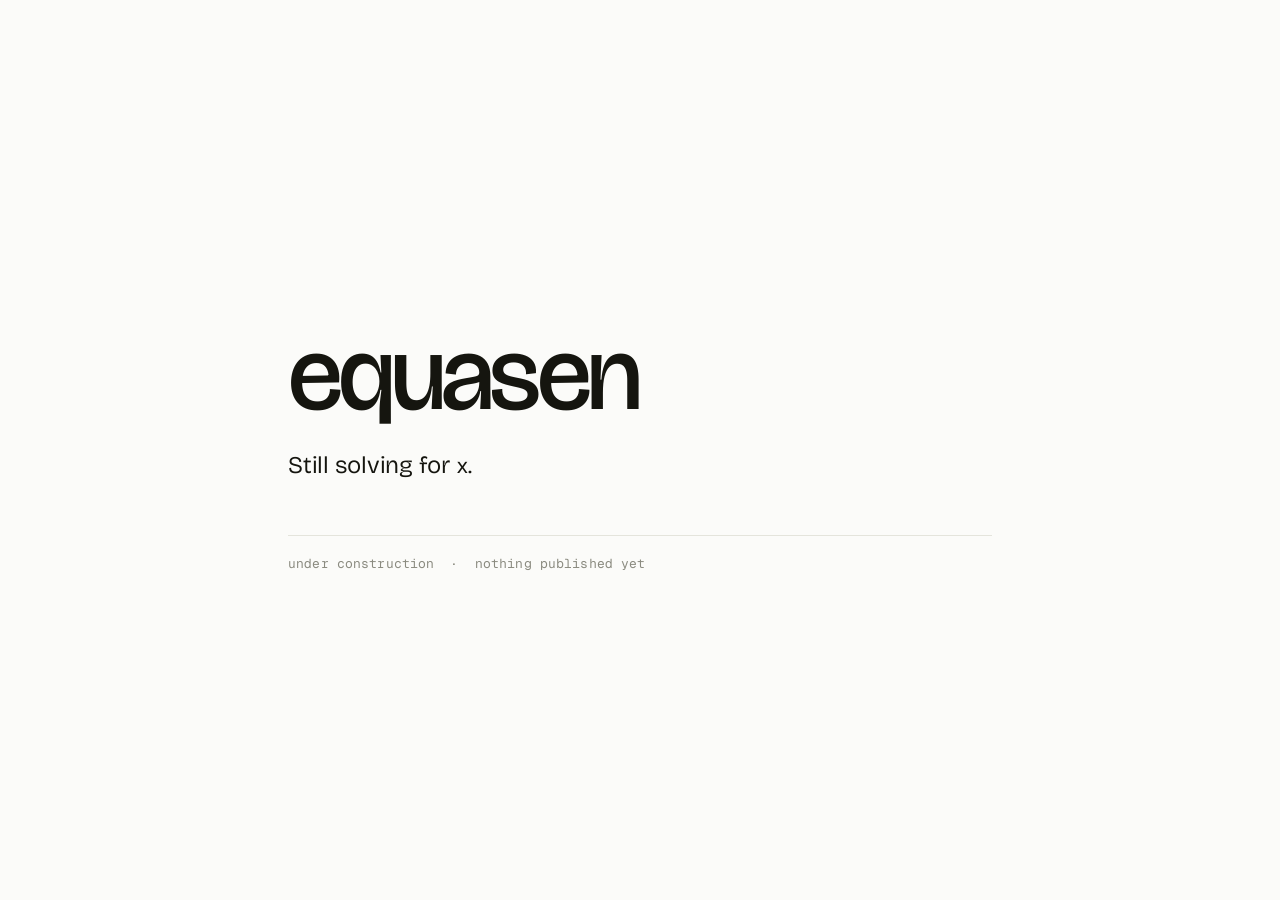
==== index.html @ 78b5622a "init: placeholder page" ====
<!doctype html>
<html lang="en">
<head>
<meta charset="utf-8">
<meta name="viewport" content="width=device-width, initial-scale=1">
<title>equasen</title>
<meta name="description" content="Nothing published yet.">
<meta name="robots" content="noindex">
<meta name="color-scheme" content="light dark">
<link rel="icon" href="data:image/svg+xml,%3Csvg xmlns='http://www.w3.org/2000/svg' viewBox='0 0 32 32'%3E%3Crect width='32' height='32' rx='7' fill='%2315150f'/%3E%3Ctext x='16' y='23' font-family='monospace' font-size='18' font-weight='700' fill='%23fbfbf9' text-anchor='middle'%3Ee%3C/text%3E%3C/svg%3E">
<link rel="stylesheet" href="fonts.css">
<link rel="stylesheet" href="style.css">
</head>
<body>
  <main>
    <h1>equasen</h1>
    <p class="lede">Still solving for <span class="mono">x</span>.</p>
    <p class="meta">under construction <span class="sep" aria-hidden="true">·</span> nothing published yet</p>
  </main>
</body>
</html>
---- fonts.css ----
@font-face {
  font-family: 'Bricolage Grotesque';
  font-style: normal;
  font-weight: 200 800;
  font-stretch: 100%;
  font-display: swap;
  src: url(fonts/bricolage-grotesque-latin-ext.woff2) format('woff2');
  unicode-range: U+0100-02BA, U+02BD-02C5, U+02C7-02CC, U+02CE-02D7, U+02DD-02FF, U+0304, U+0308, U+0329, U+1D00-1DBF, U+1E00-1E9F, U+1EF2-1EFF, U+2020, U+20A0-20AB, U+20AD-20C4, U+2113, U+2C60-2C7F, U+A720-A7FF;
}

@font-face {
  font-family: 'Bricolage Grotesque';
  font-style: normal;
  font-weight: 200 800;
  font-stretch: 100%;
  font-display: swap;
  src: url(fonts/bricolage-grotesque-latin.woff2) format('woff2');
  unicode-range: U+0000-00FF, U+0131, U+0152-0153, U+02BB-02BC, U+02C6, U+02DA, U+02DC, U+0304, U+0308, U+0329, U+2000-206F, U+20AC, U+2122, U+2191, U+2193, U+2212, U+2215, U+FEFF, U+FFFD;
}

@font-face {
  font-family: 'Geist Mono';
  font-style: normal;
  font-weight: 100 900;
  font-display: swap;
  src: url(fonts/geist-mono-latin-ext.woff2) format('woff2');
  unicode-range: U+0100-02BA, U+02BD-02C5, U+02C7-02CC, U+02CE-02D7, U+02DD-02FF, U+0304, U+0308, U+0329, U+1D00-1DBF, U+1E00-1E9F, U+1EF2-1EFF, U+2020, U+20A0-20AB, U+20AD-20C4, U+2113, U+2C60-2C7F, U+A720-A7FF;
}

@font-face {
  font-family: 'Geist Mono';
  font-style: normal;
  font-weight: 100 900;
  font-display: swap;
  src: url(fonts/geist-mono-latin.woff2) format('woff2');
  unicode-range: U+0000-00FF, U+0131, U+0152-0153, U+02BB-02BC, U+02C6, U+02DA, U+02DC, U+0304, U+0308, U+0329, U+2000-206F, U+20AC, U+2122, U+2191, U+2193, U+2212, U+2215, U+FEFF, U+FFFD;
}
---- style.css ----
/* ============================================================
   equasen — placeholder
   No build step. Fonts are self-hosted; see fonts.css
   ============================================================ */

:root {
  color-scheme: light dark;

  --bg:   #fbfbf9;
  --fg:   #15150f;
  --dim:  #8b8b80;
  --line: #e4e4dc;

  --sans: "Bricolage Grotesque", system-ui, -apple-system, "Segoe UI", "Noto Sans SC", sans-serif;
  --mono: "Geist Mono", ui-monospace, SFMono-Regular, Menlo, Consolas, monospace;
}

@media (prefers-color-scheme: dark) {
  :root {
    --bg:   #0f0f0e;
    --fg:   #f1f1ec;
    --dim:  #7c7c74;
    --line: #272725;
  }
}

* { box-sizing: border-box; }

html { -webkit-text-size-adjust: 100%; }

body {
  margin: 0;
  min-height: 100svh;
  display: grid;
  place-items: center;
  padding: clamp(1.5rem, 6vw, 5rem);
  background: var(--bg);
  color: var(--fg);
  font-family: var(--sans);
  font-optical-sizing: auto;
  font-weight: 400;
  line-height: 1.5;
  -webkit-font-smoothing: antialiased;
  -moz-osx-font-smoothing: grayscale;
}

main { width: min(44rem, 100%); }

h1 {
  margin: 0 0 clamp(1rem, 3vw, 1.5rem);
  font-size: clamp(2.75rem, 13vw, 6.5rem);
  font-weight: 500;
  line-height: 0.92;
  letter-spacing: -0.045em;
}

.lede {
  margin: 0 0 clamp(2rem, 5vw, 3.25rem);
  max-width: 24ch;
  font-size: clamp(1.0625rem, 2.6vw, 1.5rem);
  font-weight: 350;
  letter-spacing: -0.01em;
  text-wrap: balance;
}

/* Geist Mono, used for small technical accents */
.mono {
  font-family: var(--mono);
  font-size: 0.88em;
  font-weight: 400;
  letter-spacing: -0.01em;
}

.meta {
  margin: 0;
  padding-top: 1.125rem;
  border-top: 1px solid var(--line);
  font-family: var(--mono);
  font-size: 0.8125rem;
  letter-spacing: 0.01em;
  color: var(--dim);
}

.meta .sep { margin: 0 0.5rem; }

a {
  color: inherit;
  text-decoration: none;
  border-bottom: 1px solid var(--line);
  padding-bottom: 1px;
  transition: border-color 0.15s ease;
}
a:hover { border-bottom-color: currentColor; }

::selection { background: var(--fg); color: var(--bg); }

@media (prefers-reduced-motion: no-preference) {
  main { animation: rise 0.7s cubic-bezier(0.22, 1, 0.36, 1) both; }

  @keyframes rise {
    from { opacity: 0; transform: translateY(0.75rem); }
    to   { opacity: 1; transform: none; }
  }
}
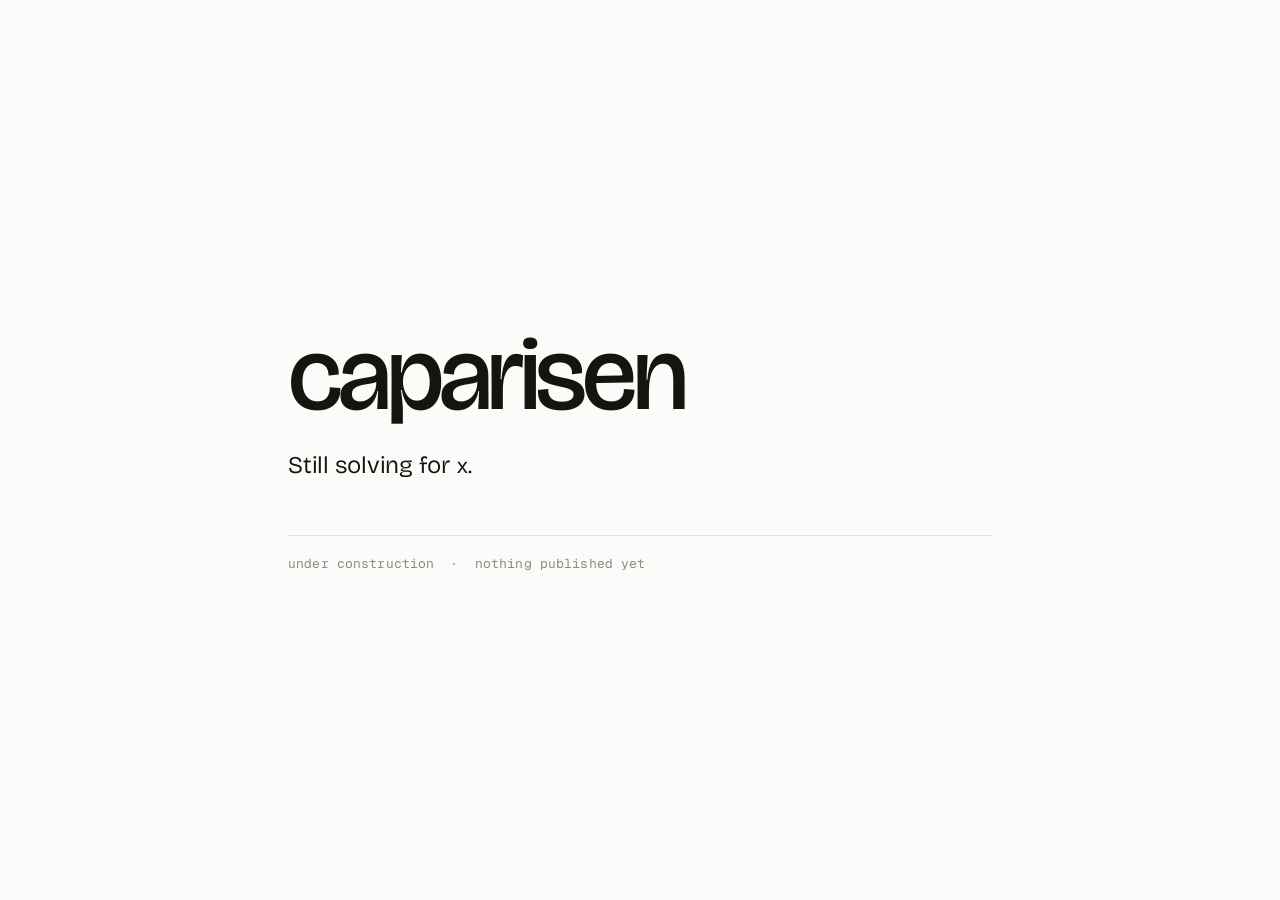
==== commit ab3c5f19: "rename: equasen -> caparisen (domain, wordmark, favicon)" ====
--- a/index.html
+++ b/index.html
@@ -3,17 +3,17 @@
 <head>
 <meta charset="utf-8">
 <meta name="viewport" content="width=device-width, initial-scale=1">
-<title>equasen</title>
+<title>caparisen</title>
 <meta name="description" content="Nothing published yet.">
 <meta name="robots" content="noindex">
 <meta name="color-scheme" content="light dark">
-<link rel="icon" href="data:image/svg+xml,%3Csvg xmlns='http://www.w3.org/2000/svg' viewBox='0 0 32 32'%3E%3Crect width='32' height='32' rx='7' fill='%2315150f'/%3E%3Ctext x='16' y='23' font-family='monospace' font-size='18' font-weight='700' fill='%23fbfbf9' text-anchor='middle'%3Ee%3C/text%3E%3C/svg%3E">
+<link rel="icon" href="data:image/svg+xml,%3Csvg xmlns='http://www.w3.org/2000/svg' viewBox='0 0 32 32'%3E%3Crect width='32' height='32' rx='7' fill='%2315150f'/%3E%3Ctext x='16' y='23' font-family='monospace' font-size='18' font-weight='700' fill='%23fbfbf9' text-anchor='middle'%3Ec%3C/text%3E%3C/svg%3E">
 <link rel="stylesheet" href="fonts.css">
 <link rel="stylesheet" href="style.css">
 </head>
 <body>
   <main>
-    <h1>equasen</h1>
+    <h1>caparisen</h1>
     <p class="lede">Still solving for <span class="mono">x</span>.</p>
     <p class="meta">under construction <span class="sep" aria-hidden="true">·</span> nothing published yet</p>
   </main>
--- a/style.css
+++ b/style.css
@@ -1,5 +1,5 @@
 /* ============================================================
-   equasen — placeholder
+   caparisen — placeholder
    No build step. Fonts are self-hosted; see fonts.css
    ============================================================ */
 
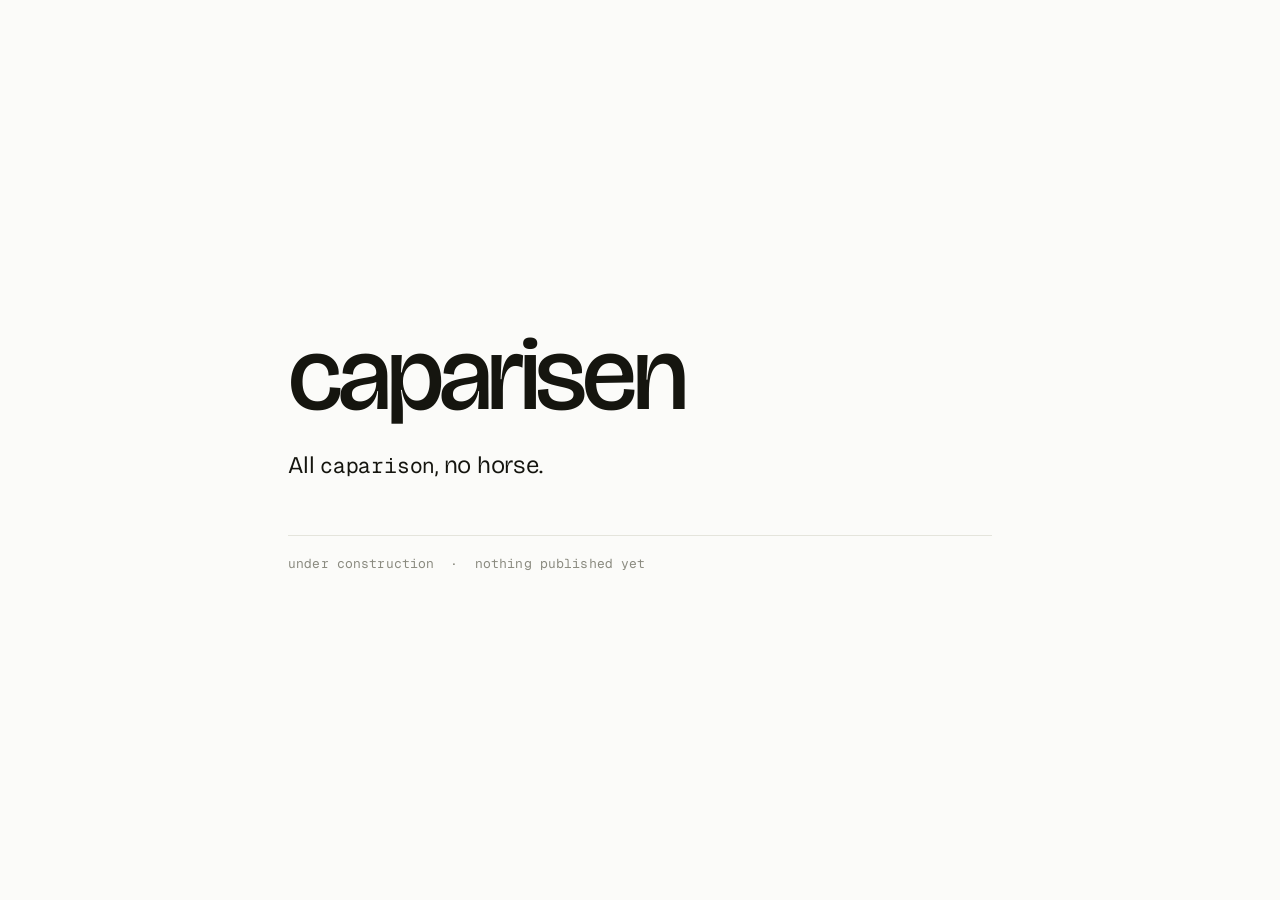
==== commit 865180bc: "copy: replace equasen-era 'still solving for x' with a caparison line" ====
--- a/index.html
+++ b/index.html
@@ -14,7 +14,7 @@
 <body>
   <main>
     <h1>caparisen</h1>
-    <p class="lede">Still solving for <span class="mono">x</span>.</p>
+    <p class="lede">All <span class="mono">caparison</span>, no horse.</p>
     <p class="meta">under construction <span class="sep" aria-hidden="true">·</span> nothing published yet</p>
   </main>
 </body>
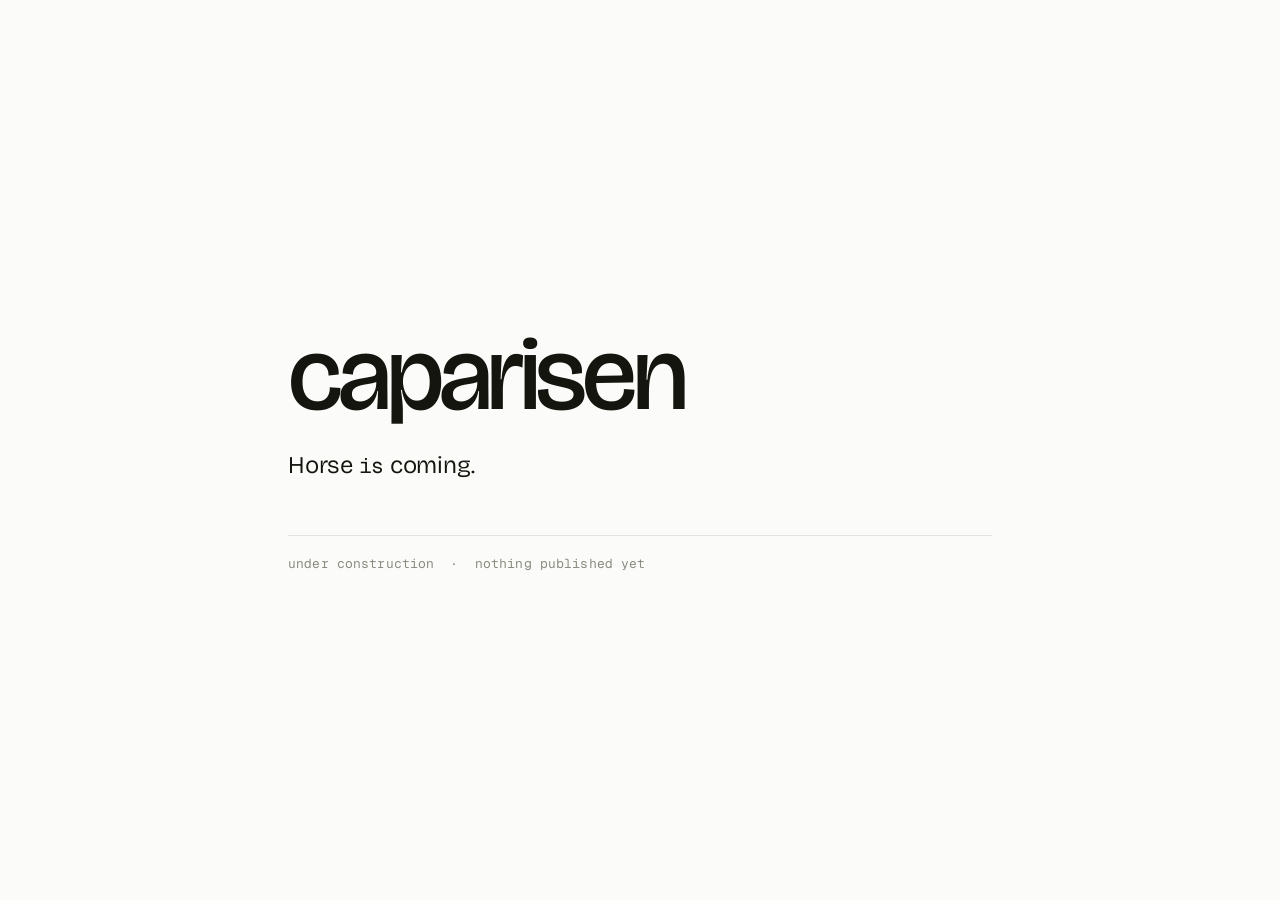
==== commit 1bbebc17: "copy: lede -> 'Horse is coming.'" ====
--- a/index.html
+++ b/index.html
@@ -14,7 +14,7 @@
 <body>
   <main>
     <h1>caparisen</h1>
-    <p class="lede">All <span class="mono">caparison</span>, no horse.</p>
+    <p class="lede">Horse <span class="mono">is</span> coming.</p>
     <p class="meta">under construction <span class="sep" aria-hidden="true">·</span> nothing published yet</p>
   </main>
 </body>
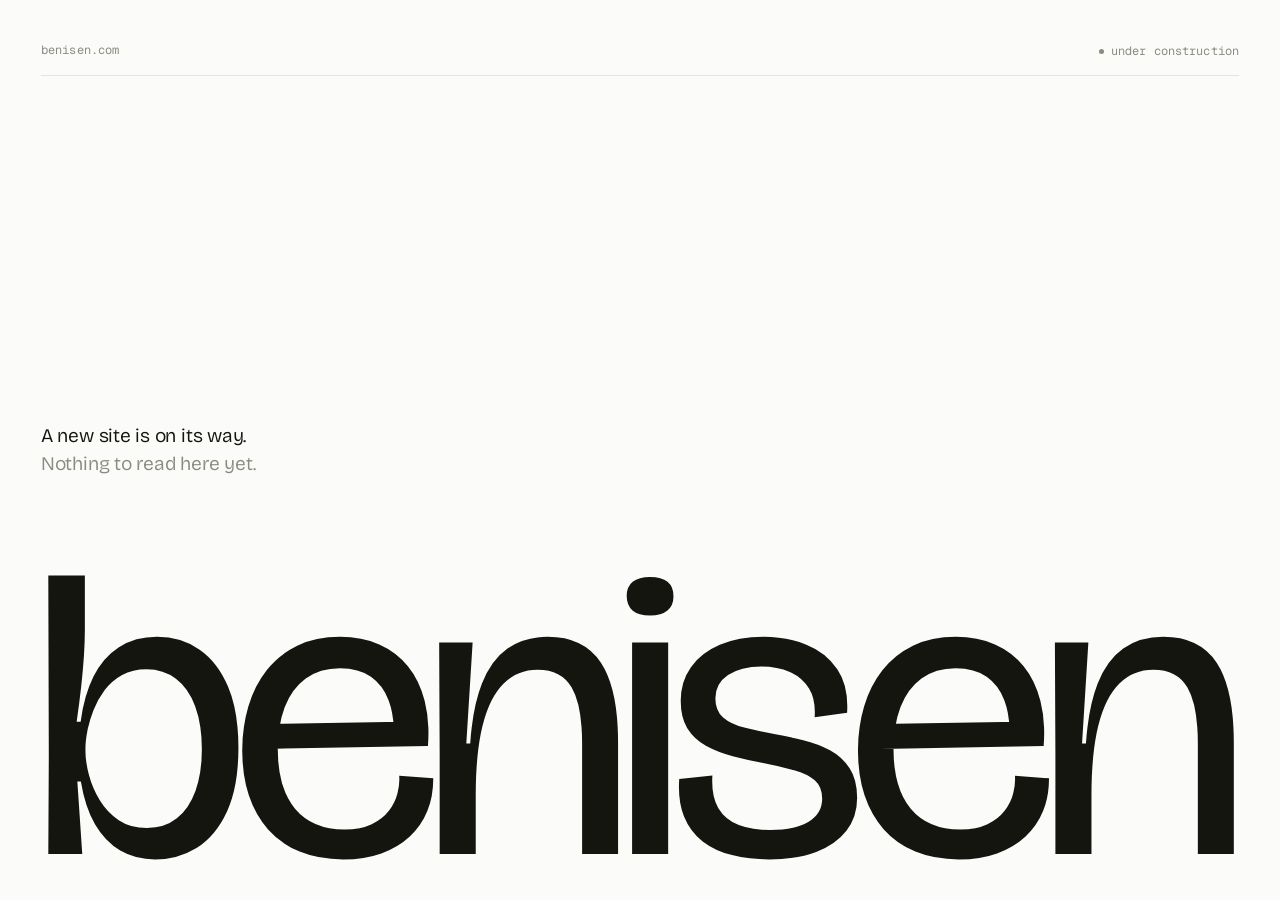
==== commit 249729da: "redesign: benisen teaser landing page and monogram icon" ====
--- a/index.html
+++ b/index.html
@@ -3,19 +3,30 @@
 <head>
 <meta charset="utf-8">
 <meta name="viewport" content="width=device-width, initial-scale=1">
-<title>caparisen</title>
-<meta name="description" content="Nothing published yet.">
+<title>benisen</title>
+<meta name="description" content="benisen — a new site is on its way.">
 <meta name="robots" content="noindex">
 <meta name="color-scheme" content="light dark">
-<link rel="icon" href="data:image/svg+xml,%3Csvg xmlns='http://www.w3.org/2000/svg' viewBox='0 0 32 32'%3E%3Crect width='32' height='32' rx='7' fill='%2315150f'/%3E%3Ctext x='16' y='23' font-family='monospace' font-size='18' font-weight='700' fill='%23fbfbf9' text-anchor='middle'%3Ec%3C/text%3E%3C/svg%3E">
+<meta name="theme-color" content="#fbfbf9" media="(prefers-color-scheme: light)">
+<meta name="theme-color" content="#0f0f0e" media="(prefers-color-scheme: dark)">
+<link rel="icon" type="image/svg+xml" href="/favicon.svg">
+<link rel="apple-touch-icon" sizes="180x180" href="/apple-touch-icon.png">
 <link rel="stylesheet" href="fonts.css">
 <link rel="stylesheet" href="style.css">
 </head>
 <body>
-  <main>
-    <h1>caparisen</h1>
-    <p class="lede">Horse <span class="mono">is</span> coming.</p>
-    <p class="meta">under construction <span class="sep" aria-hidden="true">·</span> nothing published yet</p>
-  </main>
+  <div class="page">
+    <header class="bar">
+      <span class="domain">benisen.com</span>
+      <span class="status"><span class="dot" aria-hidden="true"></span>under construction</span>
+    </header>
+    <main class="stage">
+      <p class="note">
+        A new site is on its way.
+        <span class="dim">Nothing to read here yet.</span>
+      </p>
+      <h1 class="logotype">benisen</h1>
+    </main>
+  </div>
 </body>
 </html>
--- a/style.css
+++ b/style.css
@@ -1,5 +1,5 @@
 /* ============================================================
-   caparisen — placeholder
+   benisen — teaser title page
    No build step. Fonts are self-hosted; see fonts.css
    ============================================================ */
 
@@ -13,6 +13,8 @@
 
   --sans: "Bricolage Grotesque", system-ui, -apple-system, "Segoe UI", "Noto Sans SC", sans-serif;
   --mono: "Geist Mono", ui-monospace, SFMono-Regular, Menlo, Consolas, monospace;
+
+  --pad: clamp(1.25rem, 3.2vw, 3rem);
 }
 
 @media (prefers-color-scheme: dark) {
@@ -30,10 +32,6 @@
 
 body {
   margin: 0;
-  min-height: 100svh;
-  display: grid;
-  place-items: center;
-  padding: clamp(1.5rem, 6vw, 5rem);
   background: var(--bg);
   color: var(--fg);
   font-family: var(--sans);
@@ -44,44 +42,101 @@
   -moz-osx-font-smoothing: grayscale;
 }
 
-main { width: min(44rem, 100%); }
-
-h1 {
-  margin: 0 0 clamp(1rem, 3vw, 1.5rem);
-  font-size: clamp(2.75rem, 13vw, 6.5rem);
-  font-weight: 500;
-  line-height: 0.92;
-  letter-spacing: -0.045em;
+.page {
+  display: flex;
+  flex-direction: column;
+  min-height: 100vh;
+  min-height: 100svh;
+  padding: var(--pad);
+  overflow: clip;
 }
 
-.lede {
-  margin: 0 0 clamp(2rem, 5vw, 3.25rem);
-  max-width: 24ch;
-  font-size: clamp(1.0625rem, 2.6vw, 1.5rem);
-  font-weight: 350;
-  letter-spacing: -0.01em;
-  text-wrap: balance;
-}
+/* ---------- masthead ---------- */
 
-/* Geist Mono, used for small technical accents */
-.mono {
+.bar {
+  display: flex;
+  justify-content: space-between;
+  align-items: baseline;
+  gap: 1rem;
+  padding-bottom: 0.9rem;
+  border-bottom: 1px solid var(--line);
   font-family: var(--mono);
-  font-size: 0.88em;
-  font-weight: 400;
-  letter-spacing: -0.01em;
-}
-
-.meta {
-  margin: 0;
-  padding-top: 1.125rem;
-  border-top: 1px solid var(--line);
-  font-family: var(--mono);
-  font-size: 0.8125rem;
+  font-size: 0.75rem;
   letter-spacing: 0.01em;
   color: var(--dim);
 }
 
-.meta .sep { margin: 0 0.5rem; }
+.status {
+  display: inline-flex;
+  align-items: center;
+  gap: 0.55em;
+  white-space: nowrap;
+}
+
+.dot {
+  width: 0.42em;
+  height: 0.42em;
+  border-radius: 50%;
+  background: currentColor;
+}
+
+/* ---------- statement + logotype ---------- */
+
+.stage {
+  flex: 1;
+  display: flex;
+  flex-direction: column;
+  justify-content: flex-end;
+  padding-top: clamp(4rem, 22vh, 16rem);
+}
+
+.note {
+  margin: 0 0 clamp(1.5rem, 3.5vw, 3rem);
+  max-width: 30ch;
+  font-size: clamp(1rem, 1.5vw, 1.375rem);
+  font-weight: 350;
+  line-height: 1.45;
+  letter-spacing: -0.012em;
+  text-wrap: balance;
+}
+
+.note .dim { color: var(--dim); }
+
+.note p { margin: 0; }
+
+.note a {
+  display: inline-block;
+  margin-top: 0.4em;
+  color: var(--dim);
+}
+
+.note a:hover { color: var(--fg); }
+
+.bar a { border-bottom: 0; }
+.bar a:hover { color: var(--fg); }
+
+.logotype {
+  position: relative;
+  top: 0.068em;
+  margin: 0 0 0 -0.028em;
+  /* fits the content column exactly: the advance width of the wordmark is
+     2.92em, so divide the available width by that. */
+  font-size: calc((100vw - 2 * var(--pad)) / 2.92);
+  font-weight: 380;
+  line-height: 0.82;
+  letter-spacing: -0.055em;
+  white-space: nowrap;
+}
+
+@media (max-width: 40rem) {
+  .stage { padding-top: clamp(2.25rem, 7vh, 4rem); }
+  .note { margin-bottom: auto; }
+}
+
+/* the wordmark's optical left shift would push the numerals too far left */
+.logotype.is-404 { margin-left: 0; }
+
+::selection { background: var(--fg); color: var(--bg); }
 
 a {
   color: inherit;
@@ -92,13 +147,30 @@
 }
 a:hover { border-bottom-color: currentColor; }
 
-::selection { background: var(--fg); color: var(--bg); }
+@media (prefers-reduced-motion: no-preference) {
+  .dot { animation: pulse 2.8s ease-in-out infinite; }
 
-@media (prefers-reduced-motion: no-preference) {
-  main { animation: rise 0.7s cubic-bezier(0.22, 1, 0.36, 1) both; }
+  .logotype {
+    animation: mark-in 0.9s cubic-bezier(0.22, 1, 0.36, 1) 0.1s both;
+  }
 
-  @keyframes rise {
-    from { opacity: 0; transform: translateY(0.75rem); }
+  .note,
+  .bar {
+    animation: fade-in 0.7s ease both;
+  }
+
+  @keyframes pulse {
+    0%, 100% { opacity: 0.35; }
+    50%      { opacity: 1; }
+  }
+
+  @keyframes mark-in {
+    from { opacity: 0; transform: translateY(0.6em); }
     to   { opacity: 1; transform: none; }
   }
+
+  @keyframes fade-in {
+    from { opacity: 0; }
+    to   { opacity: 1; }
+  }
 }
